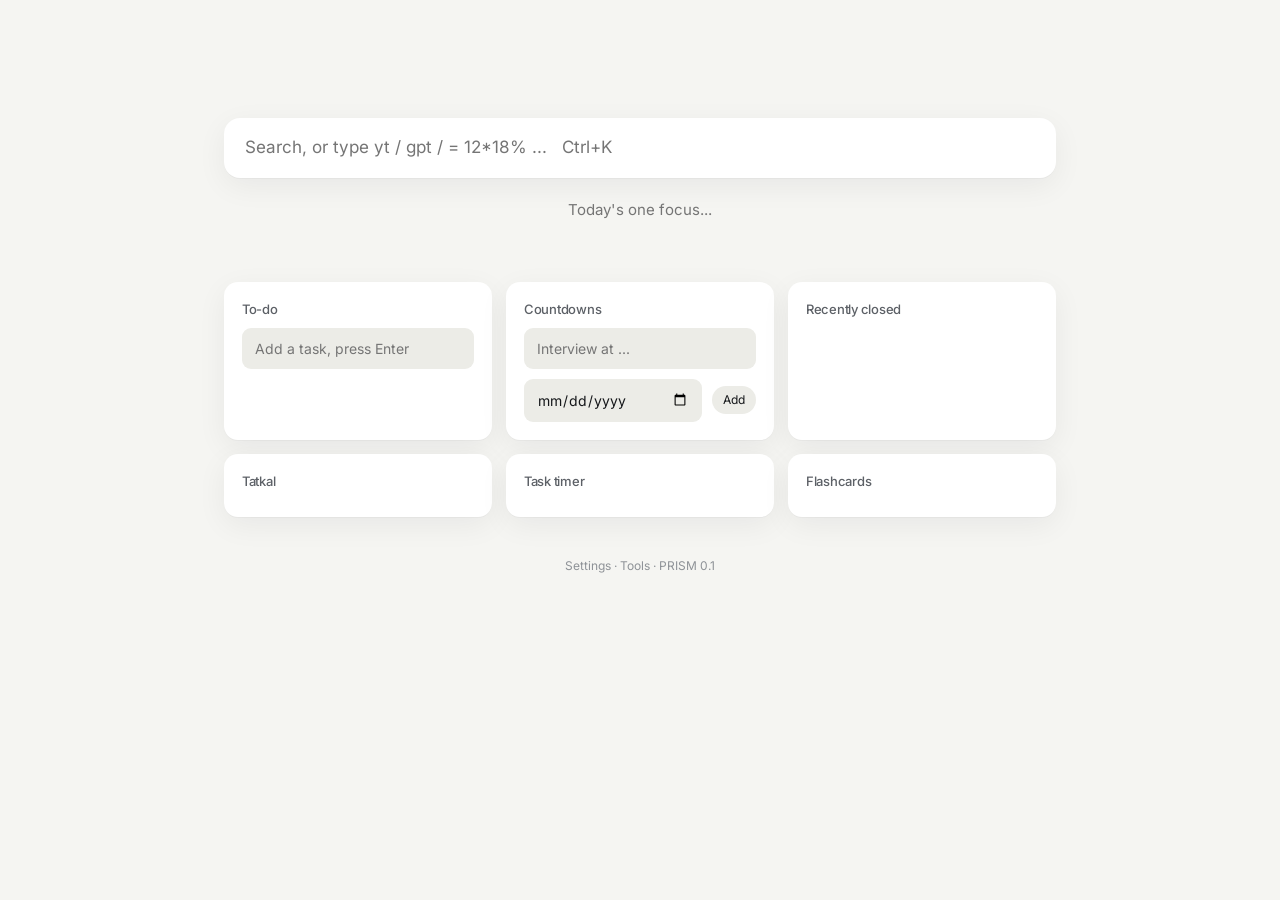
==== pages/newtab/newtab.html @ 055c8797 "PRISM v0.1: 160 local-first browser tools in one Chrome extension" ====
<!doctype html>
<html lang="en" data-theme="auto">
<head><meta charset="utf-8"><title>New tab</title><meta name="viewport" content="width=device-width,initial-scale=1">
<link rel="stylesheet" href="../../shared/ui.css"><link rel="stylesheet" href="newtab.css"></head>
<body>
  <main class="nt">
    <header class="top fade-in">
      <div data-feature="clock" class="clock"><div class="time" id="time"></div><div class="greet muted" id="greet"></div></div>
      <div data-feature="weather" class="weather muted" id="weather"></div>
    </header>
    <section class="search fade-in" data-feature="onebox">
      <input id="q" type="search" autocomplete="off" spellcheck="false" placeholder="Search, or type yt / gpt / = 12*18% ...   Ctrl+K">
      <ul id="results" class="results"></ul>
    </section>
    <input data-feature="clock" id="focus" class="focus" placeholder="Today's one focus..." maxlength="120">
    <section class="links fade-in" data-feature="quicklinks" id="links"></section>
    <section class="grid">
      <div class="card w" data-feature="todo"><h3>To-do</h3><ul id="todo" class="list todo"></ul><input id="todoIn" placeholder="Add a task, press Enter"></div>
      <div class="card w" data-feature="countdowns"><h3>Countdowns</h3><ul id="cd" class="list"></ul><div class="row wrap"><input id="cdName" placeholder="Interview at ..." style="flex:1 1 100%"><input id="cdDate" type="date" style="flex:1;min-width:0"><button class="btn small" id="cdAdd">Add</button></div></div>
      <div class="card w" data-feature="recentclosed"><h3>Recently closed</h3><ul id="closed" class="list"></ul></div>
      <div class="card w" data-feature="tatkal"><h3>Tatkal</h3><div id="tatkal" class="tatkal"></div></div>
      <div class="card w" data-feature="tasktimer"><h3>Task timer</h3><div id="timer"></div></div>
      <div class="card w" data-feature="flashcards"><h3>Flashcards</h3><div id="flash"></div></div>
    </section>
    <footer class="foot faint small"><a href="../options/options.html">Settings</a> · <a href="../tools/tools.html">Tools</a> · PRISM 0.1</footer>
  </main>
  <script src="../../shared/registry.js"></script><script src="../../shared/store.js"></script><script src="../../shared/ui.js"></script>
  <script src="../popup/actions.js"></script><script src="../popup/palette.js"></script><script src="newtab.js"></script>
</body></html>
---- shared/ui.css ----
/* PRISM design tokens. Flat, quiet, one accent. Light + dark. */
@font-face { font-family: 'Inter'; src: url('../assets/fonts/inter-latin-400-normal.woff2') format('woff2'); font-weight: 400; font-display: swap; }
@font-face { font-family: 'Inter'; src: url('../assets/fonts/inter-latin-500-normal.woff2') format('woff2'); font-weight: 500; font-display: swap; }
@font-face { font-family: 'Inter'; src: url('../assets/fonts/inter-latin-600-normal.woff2') format('woff2'); font-weight: 600; font-display: swap; }
:root {
  --bg: #F5F5F2; --surface: #FFFFFF; --sunk: #ECECE7; --line: #E1E1DB; --ink: #15171A; --ink2: #5C6066; --ink3: #8E9297;
  --accent: #4F5BD5; --accent-ink: #FFFFFF; --accent-soft: #E6E8FA; --warn: #B4531F; --ok: #2F7D5B;
  --r: 14px; --r-sm: 9px; --spring: cubic-bezier(.2, .9, .25, 1.15); --ease: cubic-bezier(.2, .8, .2, 1);
  --shadow: 0 1px 0 rgba(0,0,0,.03), 0 8px 30px rgba(20,20,30,.06);
  --font: 'Inter', system-ui, -apple-system, 'Segoe UI', Roboto, sans-serif;
  color-scheme: light;
}
:root[data-theme='dark'] {
  --bg: #0F1012; --surface: #17181B; --sunk: #1E2024; --line: #2A2C31; --ink: #ECEDEE; --ink2: #A2A6AD; --ink3: #6E727A;
  --accent: #8C95F2; --accent-ink: #0F1012; --accent-soft: #23264A; --warn: #E0915F; --ok: #6FC49B;
  --shadow: 0 1px 0 rgba(255,255,255,.02), 0 8px 30px rgba(0,0,0,.4); color-scheme: dark;
}
@media (prefers-color-scheme: dark) { :root[data-theme='auto'] {
  --bg: #0F1012; --surface: #17181B; --sunk: #1E2024; --line: #2A2C31; --ink: #ECEDEE; --ink2: #A2A6AD; --ink3: #6E727A;
  --accent: #8C95F2; --accent-ink: #0F1012; --accent-soft: #23264A; --warn: #E0915F; --ok: #6FC49B;
  --shadow: 0 1px 0 rgba(255,255,255,.02), 0 8px 30px rgba(0,0,0,.4); color-scheme: dark; } }
* { box-sizing: border-box; }
html, body { margin: 0; background: var(--bg); color: var(--ink); font: 14px/1.5 var(--font); -webkit-font-smoothing: antialiased; }
a { color: var(--accent); text-decoration: none; }
h1, h2, h3 { font-weight: 600; letter-spacing: -.02em; margin: 0; }
h1 { font-size: 28px; } h2 { font-size: 18px; } h3 { font-size: 14px; }
.muted { color: var(--ink2); } .faint { color: var(--ink3); } .small { font-size: 12px; }
input, textarea, select, button { font: inherit; color: inherit; }
input:not([type]), input[type=text], input[type=search], input[type=number], input[type=url], input[type=date], input[type=time], input[type=email], textarea, select {
  width: 100%; background: var(--sunk); border: 1px solid transparent; border-radius: var(--r-sm); padding: 9px 12px; outline: none;
  transition: border-color .2s var(--ease), background .2s var(--ease);
}
input:focus, textarea:focus, select:focus { border-color: var(--accent); background: var(--surface); }
textarea { resize: vertical; min-height: 80px; }
.btn { display: inline-flex; align-items: center; gap: 6px; border: 0; border-radius: 999px; padding: 8px 16px; background: var(--sunk); cursor: pointer;
  transition: transform .25s var(--spring), background .2s var(--ease); white-space: nowrap; }
.btn:hover { background: var(--line); } .btn:active { transform: scale(.96); }
.btn.primary { background: var(--accent); color: var(--accent-ink); } .btn.primary:hover { filter: brightness(1.06); }
.btn.ghost { background: transparent; } .btn.small { padding: 5px 11px; font-size: 12px; }
.btn.danger { color: var(--warn); }
.card { background: var(--surface); border-radius: var(--r); padding: 18px; box-shadow: var(--shadow); }
.row { display: flex; gap: 10px; align-items: center; } .row.wrap { flex-wrap: wrap; } .grow { flex: 1; min-width: 0; }
.stack > * + * { margin-top: 10px; }
.list { list-style: none; margin: 0; padding: 0; }
.list > li { display: flex; gap: 10px; align-items: center; padding: 9px 4px; border-bottom: 1px solid var(--line); }
.list > li:last-child { border-bottom: 0; }
.pill { display: inline-block; padding: 2px 9px; border-radius: 999px; background: var(--accent-soft); color: var(--accent); font-size: 11px; font-weight: 500; }
.switch { position: relative; width: 38px; height: 22px; flex: none; }
.switch input { opacity: 0; position: absolute; inset: 0; margin: 0; cursor: pointer; z-index: 1; }
.switch span { position: absolute; inset: 0; background: var(--line); border-radius: 99px; transition: background .25s var(--ease); }
.switch span::after { content: ''; position: absolute; left: 3px; top: 3px; width: 16px; height: 16px; border-radius: 50%; background: var(--surface); box-shadow: 0 1px 3px rgba(0,0,0,.2); transition: transform .35s var(--spring); }
.switch input:checked + span { background: var(--accent); } .switch input:checked + span::after { transform: translateX(16px); }
.fade-in { animation: fadeIn .45s var(--ease) both; }
@keyframes fadeIn { from { opacity: 0; transform: translateY(6px); } to { opacity: 1; transform: none; } }
.toast { position: fixed; left: 50%; bottom: 24px; transform: translateX(-50%) translateY(20px); background: var(--ink); color: var(--bg); padding: 10px 18px; border-radius: 999px; opacity: 0; pointer-events: none; transition: all .4s var(--spring); z-index: 99; font-size: 13px; }
.toast.show { opacity: 1; transform: translateX(-50%); }
.logo { width: 22px; height: 22px; }
kbd { font: 11px var(--font); background: var(--sunk); border: 1px solid var(--line); border-bottom-width: 2px; border-radius: 5px; padding: 1px 5px; color: var(--ink2); }
::selection { background: var(--accent-soft); }
@media (prefers-reduced-motion: reduce) { *, *::before, *::after { animation-duration: .01ms !important; transition-duration: .01ms !important; } }
---- pages/newtab/newtab.css ----
body { min-height: 100vh; }
.nt { max-width: 880px; margin: 0 auto; padding: 8vh 24px 40px; }
.top { display: flex; justify-content: space-between; align-items: flex-end; }
.time { font-size: 72px; font-weight: 500; letter-spacing: -.05em; line-height: 1; font-variant-numeric: tabular-nums; }
.greet { font-size: 16px; margin-top: 8px; }
.weather { text-align: right; font-size: 13px; } .weather b { display: block; font-size: 26px; color: var(--ink); font-weight: 500; letter-spacing: -.03em; }
.search { position: relative; margin: 38px 0 12px; }
.search input { font-size: 17px; padding: 16px 20px; border-radius: 16px; background: var(--surface); box-shadow: var(--shadow); }
.results { list-style: none; margin: 8px 0 0; padding: 6px; background: var(--surface); border-radius: 16px; box-shadow: var(--shadow); position: absolute; left: 0; right: 0; z-index: 5; max-height: 60vh; overflow: auto; }
.results:empty { display: none; }
.results li { display: flex; gap: 12px; align-items: center; padding: 9px 12px; border-radius: 10px; cursor: pointer; transition: background .15s; }
.results li.sel { background: var(--accent-soft); }
.results img { width: 16px; height: 16px; flex: none; } .results .k { font-size: 11px; color: var(--ink3); margin-left: auto; flex: none; text-transform: uppercase; letter-spacing: .04em; }
.results .tt { white-space: nowrap; overflow: hidden; text-overflow: ellipsis; } .results .u { color: var(--ink3); font-size: 12px; white-space: nowrap; overflow: hidden; text-overflow: ellipsis; }
.focus { background: transparent !important; border: 0 !important; text-align: center; font-size: 15px; color: var(--ink2); margin-bottom: 26px; }
.links { display: grid; grid-template-columns: repeat(auto-fill, minmax(92px, 1fr)); gap: 8px; margin-bottom: 26px; }
.links a, .links button.add { display: flex; flex-direction: column; align-items: center; gap: 8px; padding: 14px 6px; border-radius: 14px; color: var(--ink2); font-size: 12px; transition: background .2s, transform .35s var(--spring); background: transparent; border: 0; cursor: pointer; position: relative; }
.links a:hover, .links button.add:hover { background: var(--surface); transform: translateY(-2px); }
.links .ic { width: 40px; height: 40px; border-radius: 12px; background: var(--surface); display: grid; place-items: center; box-shadow: var(--shadow); font-size: 18px; overflow: hidden; }
.links .ic img { width: 22px; height: 22px; } .links .t { max-width: 84px; overflow: hidden; text-overflow: ellipsis; white-space: nowrap; }
.links .del { position: absolute; top: 2px; right: 6px; opacity: 0; font-size: 14px; color: var(--ink3); } .links a:hover .del { opacity: 1; }
.grid { display: grid; grid-template-columns: repeat(auto-fill, minmax(260px, 1fr)); gap: 14px; }
.grid .card h3 { margin-bottom: 8px; font-size: 13px; color: var(--ink2); font-weight: 500; }
.grid .card:empty, [hidden] { display: none !important; }
.todo li { cursor: pointer; } .todo li.done span { text-decoration: line-through; color: var(--ink3); }
.list .x { margin-left: auto; color: var(--ink3); cursor: pointer; border: 0; background: none; }
.big { font-size: 28px; font-weight: 500; letter-spacing: -.03em; font-variant-numeric: tabular-nums; }
.tatkal .row { justify-content: space-between; }
.foot { text-align: center; margin-top: 40px; } .foot a { color: var(--ink3); }
.flash-q { font-size: 15px; margin: 6px 0 12px; }
@media (max-width: 600px) { .time { font-size: 54px; } }
.row input[type=date] { width: 150px; flex: none; }
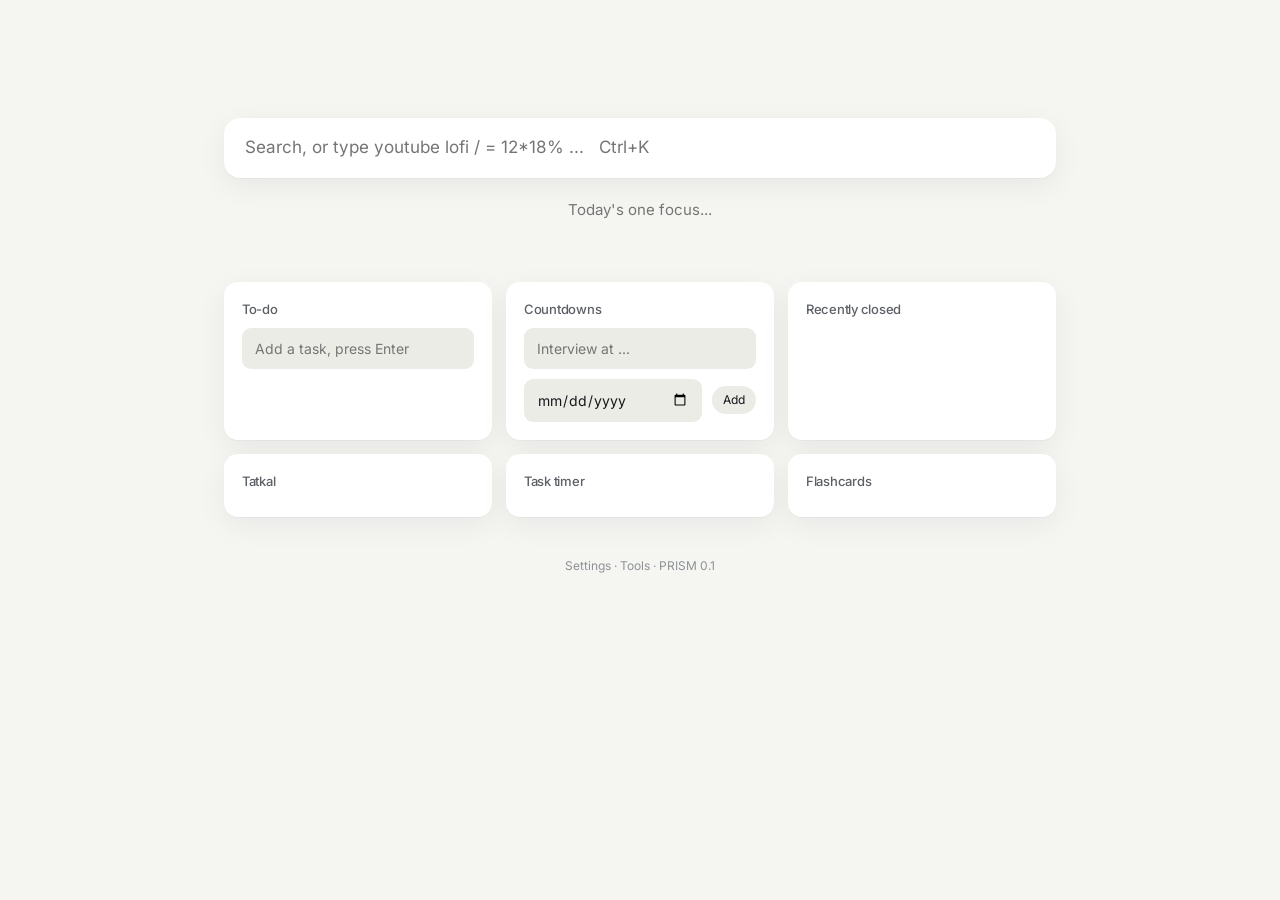
==== commit ec303976: "v0.1.1: full-name search words, your apps rank first, weather asks for location, live Tatkal countdo" ====
--- a/pages/newtab/newtab.html
+++ b/pages/newtab/newtab.html
@@ -9,7 +9,7 @@
       <div data-feature="weather" class="weather muted" id="weather"></div>
     </header>
     <section class="search fade-in" data-feature="onebox">
-      <input id="q" type="search" autocomplete="off" spellcheck="false" placeholder="Search, or type yt / gpt / = 12*18% ...   Ctrl+K">
+      <input id="q" type="search" autocomplete="off" spellcheck="false" placeholder="Search, or type youtube lofi / = 12*18% ...   Ctrl+K">
       <ul id="results" class="results"></ul>
     </section>
     <input data-feature="clock" id="focus" class="focus" placeholder="Today's one focus..." maxlength="120">
--- a/pages/newtab/newtab.css
+++ b/pages/newtab/newtab.css
@@ -30,3 +30,60 @@
 .flash-q { font-size: 15px; margin: 6px 0 12px; }
 @media (max-width: 600px) { .time { font-size: 54px; } }
 .row input[type=date] { width: 150px; flex: none; }
+.search { position: relative; z-index: 20; }
+/* weather: ask for location */
+.wask { display: flex; flex-direction: column; gap: 6px; align-items: flex-end; min-width: 220px; }
+.wask .row { gap: 6px; } .wask input { padding: 7px 10px; font-size: 13px; width: 150px; } .wchange { color: var(--ink3); }
+
+/* Tatkal live card */
+.tk-card { position: relative; overflow: hidden; isolation: isolate; grid-column: span 2; min-height: 210px; }
+@media (max-width: 600px) { .tk-card { grid-column: auto; } }
+.tk-card h3 { position: relative; z-index: 1; }
+.tatkal { position: relative; }
+.tk-blobs { position: absolute; inset: -60px -40px; z-index: -1; filter: blur(34px); opacity: .55; pointer-events: none; transition: opacity .8s var(--ease); }
+.tk-blobs i { position: absolute; width: 190px; height: 190px; border-radius: 50%; background: var(--accent); animation: tkBlob 14s ease-in-out infinite alternate; }
+.tk-blobs i:nth-child(1) { left: 5%; top: 15%; }
+.tk-blobs i:nth-child(2) { right: 8%; top: 5%; background: #E86FA8; animation-duration: 17s; animation-delay: -5s; }
+.tk-blobs i:nth-child(3) { left: 40%; bottom: -10%; background: #F2A65A; animation-duration: 19s; animation-delay: -9s; width: 160px; height: 160px; }
+[data-theme=dark] .tk-blobs { opacity: .35; }
+@media (prefers-color-scheme: dark) { [data-theme=auto] .tk-blobs { opacity: .35; } }
+.tk-card[data-tk=soon] .tk-blobs i { animation-duration: 7s; }
+.tk-card[data-tk=now] .tk-blobs, .tk-card[data-tk=open] .tk-blobs { opacity: .8; }
+.tk-card[data-tk=now] .tk-blobs i, .tk-card[data-tk=open] .tk-blobs i { animation-duration: 3s; }
+@keyframes tkBlob {
+  0% { transform: translate(0, 0) scale(1); border-radius: 50%; }
+  33% { transform: translate(60px, -20px) scale(1.15); border-radius: 42% 58% 55% 45%; }
+  66% { transform: translate(-30px, 30px) scale(.9); border-radius: 58% 42% 40% 60%; }
+  100% { transform: translate(40px, 10px) scale(1.08); border-radius: 50%; }
+}
+.tk-seg { position: relative; display: inline-flex; padding: 4px; border-radius: 999px; background: color-mix(in srgb, var(--surface) 70%, transparent); box-shadow: inset 0 0 0 1px var(--line, rgba(0,0,0,.06)); }
+.tk-bubble { position: absolute; top: 4px; bottom: 4px; left: 4px; border-radius: 999px; background: var(--ink); transition: transform .55s var(--spring), width .55s var(--spring); }
+.tk-bubble.jelly { animation: tkJelly .6s var(--ease); }
+@keyframes tkJelly { 0% { scale: 1 1; } 30% { scale: 1.18 .82; } 55% { scale: .92 1.08; } 75% { scale: 1.04 .96; } 100% { scale: 1 1; } }
+.tk-pill { position: relative; z-index: 1; border: 0; background: none; cursor: pointer; padding: 6px 14px; border-radius: 999px; color: var(--ink2); display: flex; gap: 6px; align-items: baseline; font: inherit; transition: color .3s var(--ease); }
+.tk-pill b { font-weight: 600; font-size: 13px; } .tk-pill small { font-size: 11px; opacity: .7; font-variant-numeric: tabular-nums; }
+.tk-pill.on { color: var(--surface); }
+.tk-digits { display: flex; align-items: center; margin: 18px 0 2px; font-size: 64px; font-weight: 600; letter-spacing: -.04em; line-height: 1; font-variant-numeric: tabular-nums; color: var(--ink); }
+.tk-slot { position: relative; display: inline-block; width: .62em; height: 1.08em; overflow: hidden; }
+.tk-d { position: absolute; inset: 0; display: grid; place-items: center; }
+.tk-d.in { animation: tkIn .52s var(--spring) both; }
+.tk-d.out { animation: tkOut .42s var(--ease) both; }
+@keyframes tkIn { from { transform: translateY(70%) scale(.7); filter: blur(6px); opacity: 0; } to { transform: none; filter: none; opacity: 1; } }
+@keyframes tkOut { to { transform: translateY(-70%) scale(.7); filter: blur(6px); opacity: 0; } }
+.tk-colon { width: .32em; text-align: center; opacity: .35; transform: translateY(-.05em); animation: tkBlink 1s steps(1) infinite; }
+@keyframes tkBlink { 50% { opacity: .12; } }
+.tk-units { display: grid; grid-template-columns: repeat(3, calc(1.24em + .32em)); font-size: 64px; height: 0; }
+.tk-units span { font-size: 11px; color: var(--ink3); text-transform: uppercase; letter-spacing: .08em; transform: translateY(-2px); display: block; height: 16px; }
+.tk-bar { margin-top: 22px; height: 4px; border-radius: 4px; background: color-mix(in srgb, var(--ink) 8%, transparent); overflow: hidden; }
+.tk-bar span { display: block; height: 100%; transform-origin: left; background: linear-gradient(90deg, var(--accent), #E86FA8, #F2A65A); transition: transform 1s linear; border-radius: 4px; }
+.tk-foot { display: flex; justify-content: space-between; align-items: center; gap: 10px; margin-top: 10px; min-height: 32px; }
+.tk-note { font-size: 13px; color: var(--ink2); }
+.tk-book { animation: tkPop .6s var(--spring) both; }
+.tk-card[data-tk=now] .tk-digits, .tk-card[data-tk=open] .tk-digits { animation: tkPulse 1s var(--ease) infinite; }
+.tk-card[data-tk=open] .tk-note { color: var(--ok); font-weight: 600; }
+@keyframes tkPulse { 50% { transform: scale(1.03); } }
+@keyframes tkPop { from { transform: scale(.6); opacity: 0; } to { transform: none; opacity: 1; } }
+.tk-card.tk-morph .tk-digits { animation: tkMorph .6s var(--spring); }
+@keyframes tkMorph { 0% { transform: scale(.94); filter: blur(4px); opacity: .4; } 100% { transform: none; filter: none; opacity: 1; } }
+@media (max-width: 600px) { .tk-digits { font-size: 48px; } .tk-units { font-size: 48px; } }
+@media (prefers-reduced-motion: reduce) { .tk-blobs i, .tk-colon, .tk-bubble.jelly, .tk-card .tk-digits { animation: none !important; } }
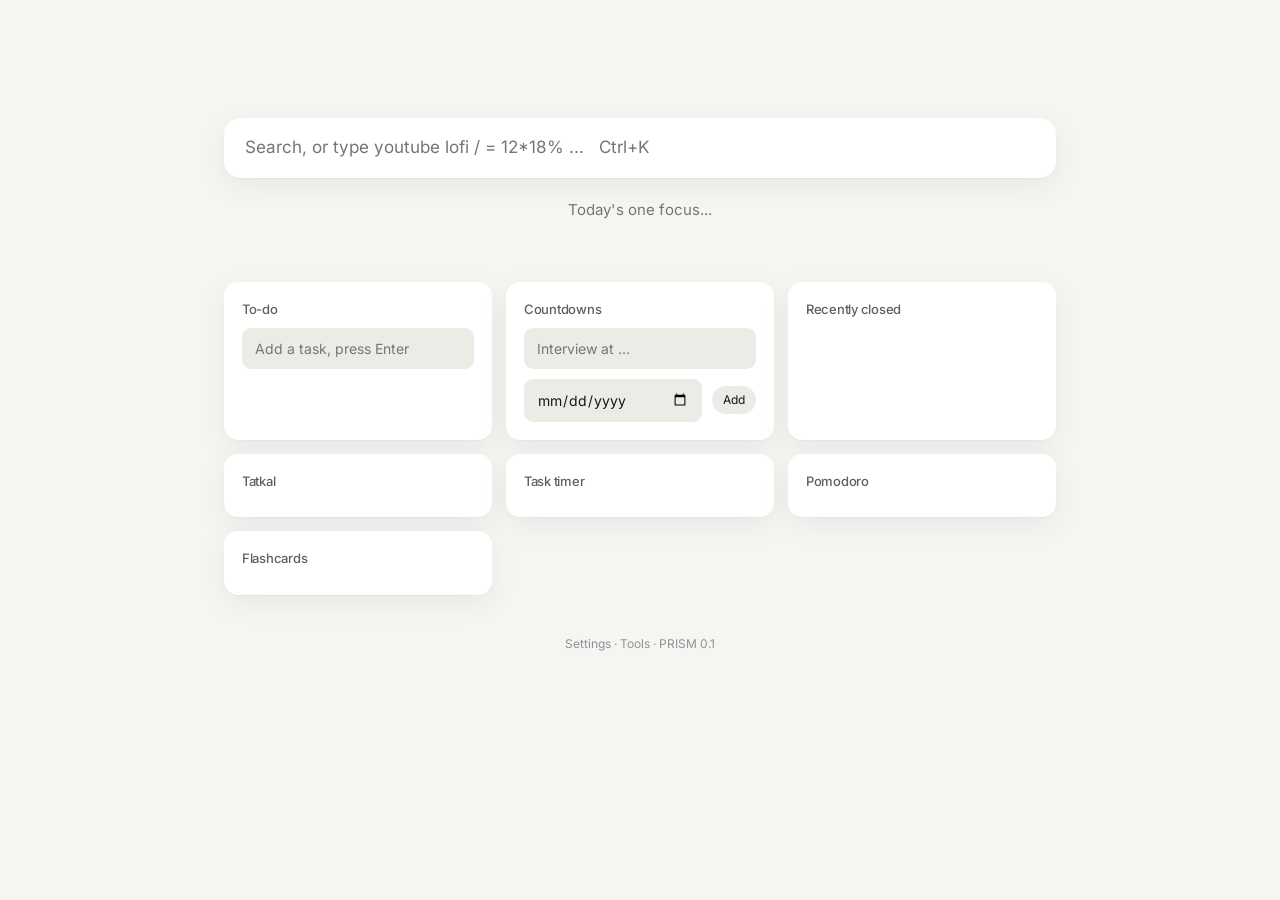
==== commit 7bb4ef9c: "Live seconds on task timer and Pomodoro (new tab card + popup), exact Pomodoro end alarm, Tatkal sho" ====
--- a/pages/newtab/newtab.html
+++ b/pages/newtab/newtab.html
@@ -20,6 +20,7 @@
       <div class="card w" data-feature="recentclosed"><h3>Recently closed</h3><ul id="closed" class="list"></ul></div>
       <div class="card w" data-feature="tatkal"><h3>Tatkal</h3><div id="tatkal" class="tatkal"></div></div>
       <div class="card w" data-feature="tasktimer"><h3>Task timer</h3><div id="timer"></div></div>
+      <div class="card w" data-feature="pomodoro"><h3>Pomodoro</h3><div id="pomo"></div></div>
       <div class="card w" data-feature="flashcards"><h3>Flashcards</h3><div id="flash"></div></div>
     </section>
     <footer class="foot faint small"><a href="../options/options.html">Settings</a> · <a href="../tools/tools.html">Tools</a> · PRISM 0.1</footer>
--- a/shared/ui.css
+++ b/shared/ui.css
@@ -58,3 +58,17 @@
 kbd { font: 11px var(--font); background: var(--sunk); border: 1px solid var(--line); border-bottom-width: 2px; border-radius: 5px; padding: 1px 5px; color: var(--ink2); }
 ::selection { background: var(--accent-soft); }
 @media (prefers-reduced-motion: reduce) { *, *::before, *::after { animation-duration: .01ms !important; transition-duration: .01ms !important; } }
+
+/* rolling clock digits */
+.roll { display: flex; align-items: center; font-weight: 600; letter-spacing: -.04em; line-height: 1; font-variant-numeric: tabular-nums; color: var(--ink); }
+.roll-slot { position: relative; display: inline-block; width: .62em; height: 1.08em; overflow: hidden; }
+.roll-d { position: absolute; inset: 0; display: grid; place-items: center; }
+.roll-d.in { animation: rollIn .52s var(--spring) both; } .roll-d.out { animation: rollOut .42s var(--ease) both; }
+@keyframes rollIn { from { transform: translateY(70%) scale(.7); filter: blur(6px); opacity: 0; } to { transform: none; filter: none; opacity: 1; } }
+@keyframes rollOut { to { transform: translateY(-70%) scale(.7); filter: blur(6px); opacity: 0; } }
+.roll-colon { width: .32em; text-align: center; opacity: .35; transform: translateY(-.05em); }
+.roll.live .roll-colon { animation: rollBlink 1s steps(1) infinite; }
+@keyframes rollBlink { 50% { opacity: .12; } }
+.live-dot { display: inline-block; width: 8px; height: 8px; border-radius: 50%; background: var(--ok); margin-right: 6px; animation: liveDot 1.4s var(--ease) infinite; vertical-align: middle; }
+@keyframes liveDot { 0% { box-shadow: 0 0 0 0 color-mix(in srgb, var(--ok) 60%, transparent); } 100% { box-shadow: 0 0 0 9px transparent; } }
+@media (prefers-reduced-motion: reduce) { .roll-colon, .live-dot { animation: none !important; } }
--- a/pages/newtab/newtab.css
+++ b/pages/newtab/newtab.css
@@ -87,3 +87,19 @@
 @keyframes tkMorph { 0% { transform: scale(.94); filter: blur(4px); opacity: .4; } 100% { transform: none; filter: none; opacity: 1; } }
 @media (max-width: 600px) { .tk-digits { font-size: 48px; } .tk-units { font-size: 48px; } }
 @media (prefers-reduced-motion: reduce) { .tk-blobs i, .tk-colon, .tk-bubble.jelly, .tk-card .tk-digits { animation: none !important; } }
+
+/* live timer cards (task timer, pomodoro) */
+.live-card { position: relative; overflow: hidden; isolation: isolate; transition: box-shadow .4s var(--ease); }
+.live-card::before { content: ''; position: absolute; width: 220px; height: 220px; right: -70px; top: -90px; border-radius: 50%; background: var(--accent); filter: blur(50px); opacity: 0; z-index: -1; transition: opacity .8s var(--ease); animation: tkBlob 12s ease-in-out infinite alternate; }
+.live-card.on::before { opacity: .35; }
+.live-card[data-phase=rest]::before { background: var(--ok); }
+.lc-digits { font-size: 44px; margin-top: 6px; }
+.lc-name { font-size: 13px; color: var(--ink2); display: flex; align-items: center; white-space: nowrap; min-height: 18px; }
+.lc-units { display: grid; grid-template-columns: repeat(3, calc(1.24em + .32em)); font-size: 44px; height: 14px; }
+.lc-units span { font-size: 10px; color: var(--ink3); text-transform: uppercase; letter-spacing: .08em; display: block; }
+.pm-top { display: flex; gap: 16px; align-items: center; }
+.pm-ring { width: 76px; height: 76px; flex: none; }
+.pm-ring svg { width: 100%; height: 100%; transform: rotate(-90deg); }
+.pm-track { fill: none; stroke: color-mix(in srgb, var(--ink) 8%, transparent); stroke-width: 6; }
+.pm-prog { fill: none; stroke: var(--accent); stroke-width: 6; stroke-linecap: round; transition: stroke-dashoffset 1s linear, stroke .4s; }
+.live-card[data-phase=rest] .pm-prog { stroke: var(--ok); }
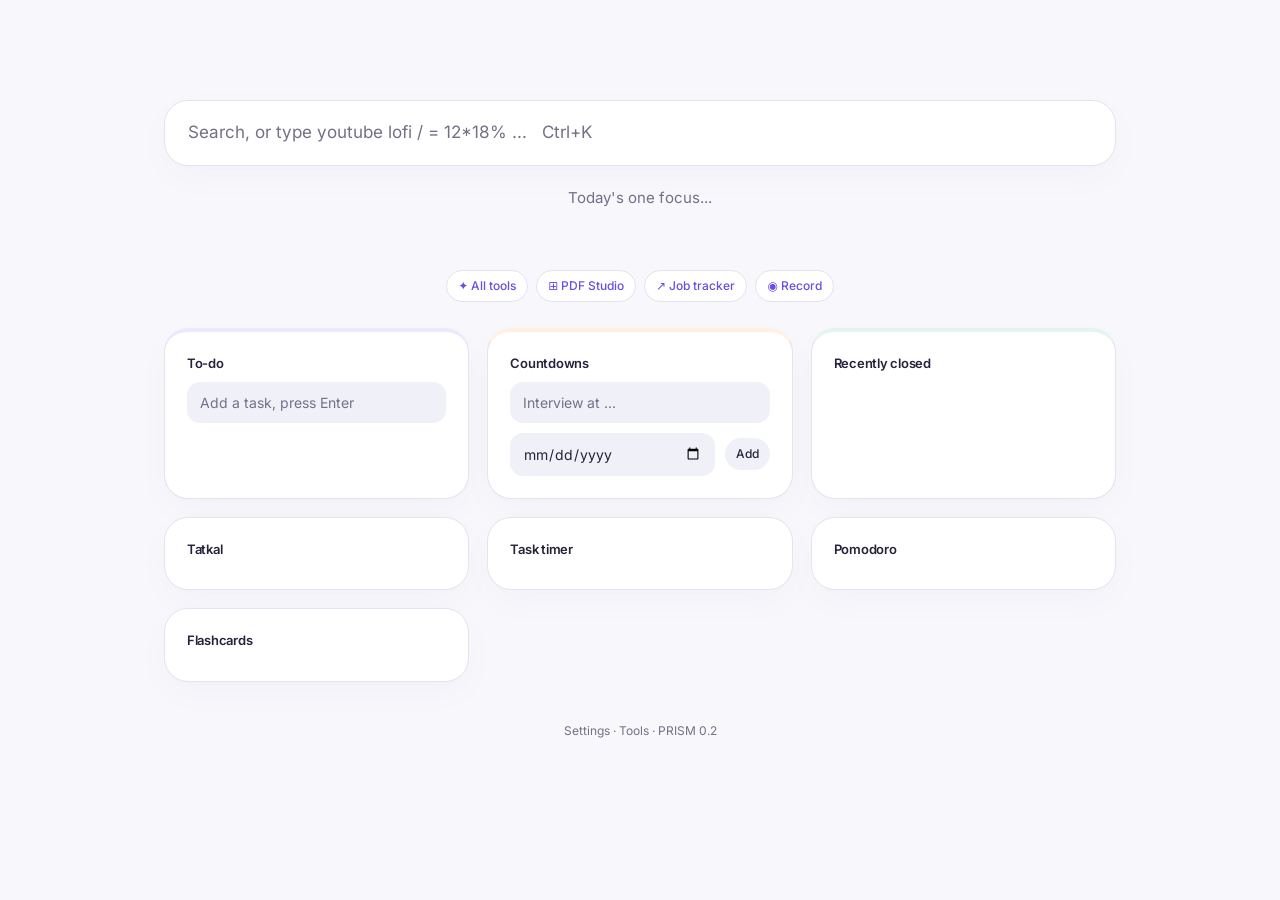
==== commit 02e094bc: "Build colorful toolkit home and expand local PDF Studio" ====
--- a/pages/newtab/newtab.html
+++ b/pages/newtab/newtab.html
@@ -14,6 +14,7 @@
     </section>
     <input data-feature="clock" id="focus" class="focus" placeholder="Today's one focus..." maxlength="120">
     <section class="links fade-in" data-feature="quicklinks" id="links"></section>
+    <nav class="nt-launcher" aria-label="Quick tools"><a class="btn small" href="../tools/tools.html#home">✦ All tools</a><a class="btn small" href="../tools/tools.html#pdf">⊞ PDF Studio</a><a class="btn small" href="../tools/tools.html#jobs">↗ Job tracker</a><a class="btn small" href="../tools/tools.html#recorder">◉ Record</a></nav>
     <section class="grid">
       <div class="card w" data-feature="todo"><h3>To-do</h3><ul id="todo" class="list todo"></ul><input id="todoIn" placeholder="Add a task, press Enter"></div>
       <div class="card w" data-feature="countdowns"><h3>Countdowns</h3><ul id="cd" class="list"></ul><div class="row wrap"><input id="cdName" placeholder="Interview at ..." style="flex:1 1 100%"><input id="cdDate" type="date" style="flex:1;min-width:0"><button class="btn small" id="cdAdd">Add</button></div></div>
@@ -23,8 +24,9 @@
       <div class="card w" data-feature="pomodoro"><h3>Pomodoro</h3><div id="pomo"></div></div>
       <div class="card w" data-feature="flashcards"><h3>Flashcards</h3><div id="flash"></div></div>
     </section>
-    <footer class="foot faint small"><a href="../options/options.html">Settings</a> · <a href="../tools/tools.html">Tools</a> · PRISM 0.1</footer>
+    <footer class="foot faint small"><a href="../options/options.html">Settings</a> · <a href="../tools/tools.html">Tools</a> · PRISM 0.2</footer>
   </main>
   <script src="../../shared/registry.js"></script><script src="../../shared/store.js"></script><script src="../../shared/ui.js"></script>
   <script src="../popup/actions.js"></script><script src="../popup/palette.js"></script><script src="newtab.js"></script>
 </body></html>
+
--- a/shared/ui.css
+++ b/shared/ui.css
@@ -72,3 +72,40 @@
 .live-dot { display: inline-block; width: 8px; height: 8px; border-radius: 50%; background: var(--ok); margin-right: 6px; animation: liveDot 1.4s var(--ease) infinite; vertical-align: middle; }
 @keyframes liveDot { 0% { box-shadow: 0 0 0 0 color-mix(in srgb, var(--ok) 60%, transparent); } 100% { box-shadow: 0 0 0 9px transparent; } }
 @media (prefers-reduced-motion: reduce) { .roll-colon, .live-dot { animation: none !important; } }
+
+
+/* PRISM studio palette: soft color, tactile controls, readable contrast. */
+:root {
+  --bg: #f7f7fc; --surface: #fff; --sunk: #f0f0f8; --line: #e4e3ef;
+  --ink: #25223b; --ink2: #686479; --ink3: #756f87;
+  --accent: #6b4de6; --accent-soft: #eee9ff; --accent-ink: #fff;
+  --r: 24px; --r-sm: 13px;
+  --shadow: 0 3px 5px #33255b02, 0 12px 38px #33255b06;
+  --lilac: #eee8ff; --peach: #fff0e2; --mint: #e3f5ed; --rose: #fce8f0; --blue: #e6f1ff;
+}
+:root[data-theme='dark'] {
+  --bg: #151421; --surface: #201e30; --sunk: #29263b; --line: #38344c;
+  --ink: #f4efff; --ink2: #b9b1cd; --ink3: #a49ab9;
+  --accent: #b9a5ff; --accent-soft: #35294f; --accent-ink: #201632;
+  --lilac: #352b50; --peach: #433329; --mint: #223e37; --rose: #442b3e; --blue: #26364f;
+  --shadow: 0 12px 38px #0002;
+}
+@media(prefers-color-scheme:dark) { :root[data-theme='auto'] {
+  --bg: #151421; --surface: #201e30; --sunk: #29263b; --line: #38344c;
+  --ink: #f4efff; --ink2: #b9b1cd; --ink3: #a49ab9;
+  --accent: #b9a5ff; --accent-soft: #35294f; --accent-ink: #201632;
+  --lilac: #352b50; --peach: #433329; --mint: #223e37; --rose: #442b3e; --blue: #26364f;
+  --shadow: 0 12px 38px #0002;
+} }
+h1 { letter-spacing: -.045em; }
+.btn { min-height: 38px; font-weight: 500; }
+.btn.small { min-height: 32px; }
+.btn.primary { box-shadow: 0 4px 12px color-mix(in srgb, var(--accent) 18%, transparent); }
+.btn:disabled, button:disabled { opacity: .5; cursor: not-allowed; transform: none; }
+.card { border: 1px solid var(--line); padding: 22px; }
+:focus-visible { outline: 3px solid var(--accent); outline-offset: 3px; }
+.switch:has(input:focus-visible) { outline: 3px solid var(--accent); outline-offset: 3px; border-radius: 99px; }
+[hidden] { display: none !important; }
+input[type=checkbox] { accent-color: var(--accent); }
+input::placeholder, textarea::placeholder { color: var(--ink3); opacity: 1; }
+.toast { max-width: min(90vw, 620px); border-radius: 16px; }
--- a/pages/newtab/newtab.css
+++ b/pages/newtab/newtab.css
@@ -103,3 +103,16 @@
 .pm-track { fill: none; stroke: color-mix(in srgb, var(--ink) 8%, transparent); stroke-width: 6; }
 .pm-prog { fill: none; stroke: var(--accent); stroke-width: 6; stroke-linecap: round; transition: stroke-dashoffset 1s linear, stroke .4s; }
 .live-card[data-phase=rest] .pm-prog { stroke: var(--ok); }
+
+
+/* A soft, colorful start page using the shared studio tokens. */
+.nt { max-width:1000px; padding-top:6vh; }
+.top { padding:0 8px; }.time { color:var(--accent); }
+.search input { border:1px solid var(--line); padding:19px 23px; border-radius:24px; }
+.links .ic { border-radius:16px; background:var(--lilac); width:46px; height:46px; }
+.links a:nth-child(3n+2) .ic { background:var(--peach); }.links a:nth-child(3n+3) .ic { background:var(--mint); }
+.grid { gap:18px; }.grid .card { border-radius:24px; }.grid .card h3 { color:var(--ink); font-weight:600; }
+.grid .card[data-feature=todo] { border-top:4px solid var(--lilac); }.grid .card[data-feature=countdowns] { border-top:4px solid var(--peach); }.grid .card[data-feature=recentclosed] { border-top:4px solid var(--mint); }
+.nt-launcher { display:flex; justify-content:center; gap:8px; margin:0 0 26px; flex-wrap:wrap; }.nt-launcher a { background:var(--surface); border:1px solid var(--line); }
+.links a:focus-within .del { opacity:1; }
+@media(max-width:480px) { .top { align-items:flex-start; gap:20px; flex-wrap:wrap; }.weather { text-align:left; }.wask { align-items:flex-start; }.nt { padding:28px 16px; } }
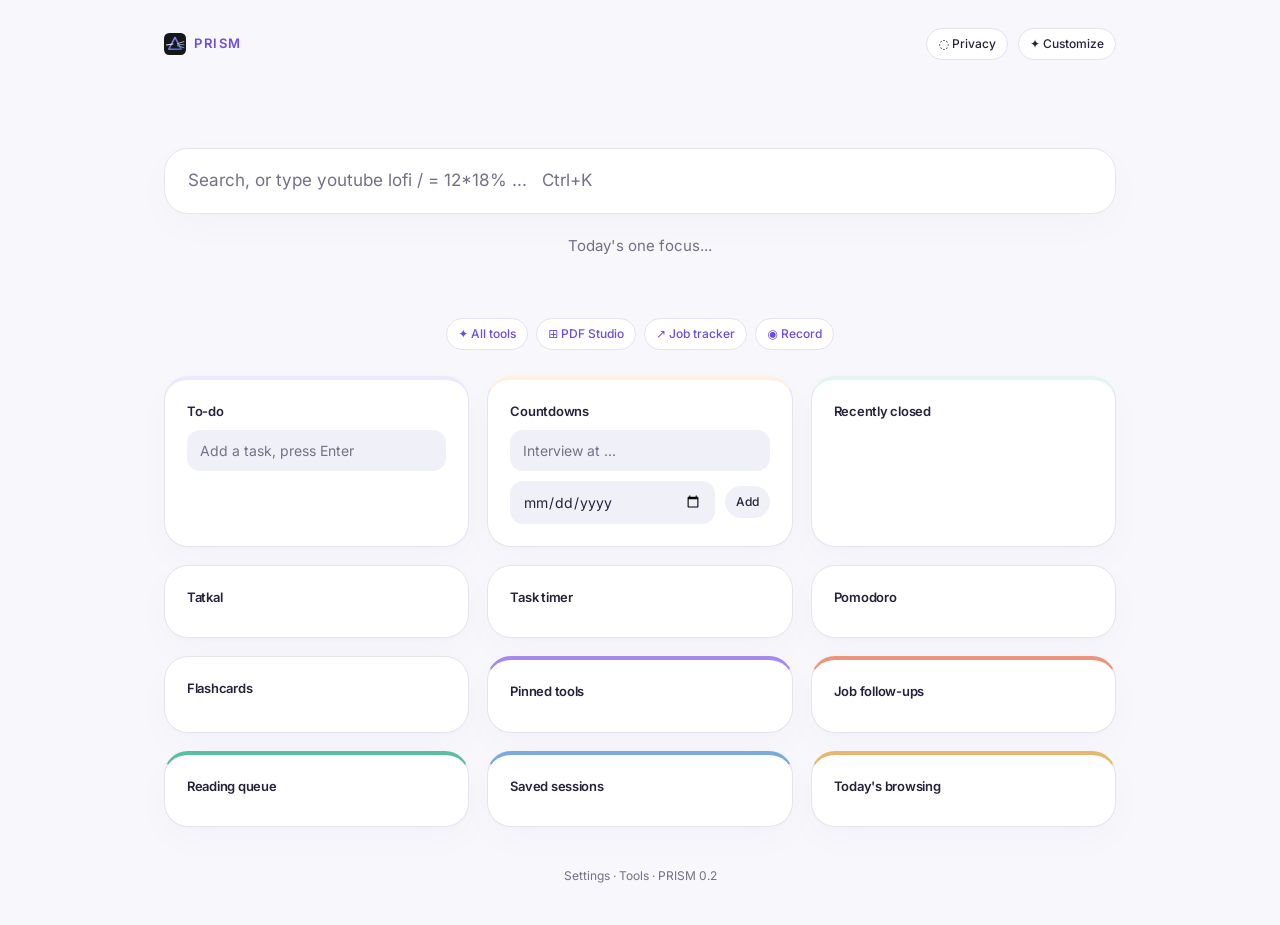
==== commit 8a490390: "Personalize New Tab and connect daily toolkit cards" ====
--- a/pages/newtab/newtab.html
+++ b/pages/newtab/newtab.html
@@ -4,6 +4,8 @@
 <link rel="stylesheet" href="../../shared/ui.css"><link rel="stylesheet" href="newtab.css"></head>
 <body>
   <main class="nt">
+    <div class="nt-toolbar"><span class="nt-brand"><img src="../../assets/icons/logo.svg" alt="" width="22" height="22"> PRISM</span><span class="grow"></span><button class="btn small" id="ntPrivacy" type="button" aria-pressed="false" title="Hide private details while sharing your screen">◌ Privacy</button><button class="btn small" id="ntCustomize" type="button" aria-expanded="false" aria-controls="ntEditor">✦ Customize</button></div>
+    <section class="nt-editor card" id="ntEditor" hidden aria-label="Customize new tab"></section>
     <header class="top fade-in">
       <div data-feature="clock" class="clock"><div class="time" id="time"></div><div class="greet muted" id="greet"></div></div>
       <div data-feature="weather" class="weather muted" id="weather"></div>
@@ -15,18 +17,23 @@
     <input data-feature="clock" id="focus" class="focus" placeholder="Today's one focus..." maxlength="120">
     <section class="links fade-in" data-feature="quicklinks" id="links"></section>
     <nav class="nt-launcher" aria-label="Quick tools"><a class="btn small" href="../tools/tools.html#home">✦ All tools</a><a class="btn small" href="../tools/tools.html#pdf">⊞ PDF Studio</a><a class="btn small" href="../tools/tools.html#jobs">↗ Job tracker</a><a class="btn small" href="../tools/tools.html#recorder">◉ Record</a></nav>
-    <section class="grid">
-      <div class="card w" data-feature="todo"><h3>To-do</h3><ul id="todo" class="list todo"></ul><input id="todoIn" placeholder="Add a task, press Enter"></div>
-      <div class="card w" data-feature="countdowns"><h3>Countdowns</h3><ul id="cd" class="list"></ul><div class="row wrap"><input id="cdName" placeholder="Interview at ..." style="flex:1 1 100%"><input id="cdDate" type="date" style="flex:1;min-width:0"><button class="btn small" id="cdAdd">Add</button></div></div>
-      <div class="card w" data-feature="recentclosed"><h3>Recently closed</h3><ul id="closed" class="list"></ul></div>
-      <div class="card w" data-feature="tatkal"><h3>Tatkal</h3><div id="tatkal" class="tatkal"></div></div>
-      <div class="card w" data-feature="tasktimer"><h3>Task timer</h3><div id="timer"></div></div>
-      <div class="card w" data-feature="pomodoro"><h3>Pomodoro</h3><div id="pomo"></div></div>
-      <div class="card w" data-feature="flashcards"><h3>Flashcards</h3><div id="flash"></div></div>
+    <section class="grid" id="ntGrid">
+      <div class="card w" data-widget="todo" data-feature="todo"><h3>To-do</h3><ul id="todo" class="list todo"></ul><input id="todoIn" placeholder="Add a task, press Enter"></div>
+      <div class="card w" data-widget="countdowns" data-feature="countdowns"><h3>Countdowns</h3><ul id="cd" class="list"></ul><div class="row wrap"><input id="cdName" placeholder="Interview at ..." style="flex:1 1 100%"><input id="cdDate" type="date" style="flex:1;min-width:0"><button class="btn small" id="cdAdd">Add</button></div></div>
+      <div class="card w" data-widget="recentclosed" data-feature="recentclosed"><h3>Recently closed</h3><ul id="closed" class="list"></ul></div>
+      <div class="card w" data-widget="tatkal" data-feature="tatkal"><h3>Tatkal</h3><div id="tatkal" class="tatkal"></div></div>
+      <div class="card w" data-widget="tasktimer" data-feature="tasktimer"><h3>Task timer</h3><div id="timer"></div></div>
+      <div class="card w" data-widget="pomodoro" data-feature="pomodoro"><h3>Pomodoro</h3><div id="pomo"></div></div>
+      <div class="card w" data-widget="flashcards" data-feature="flashcards"><h3>Flashcards</h3><div id="flash"></div></div>
+      <div class="card w" data-widget="pinned"><h3>Pinned tools</h3><div id="ntPinned" class="widget-links"></div></div>
+      <div class="card w" data-widget="jobs"><h3>Job follow-ups</h3><div id="ntJobs"></div></div>
+      <div class="card w" data-widget="reading"><h3>Reading queue</h3><div id="ntReading"></div></div>
+      <div class="card w" data-widget="sessions"><h3>Saved sessions</h3><div id="ntSessions"></div></div>
+      <div class="card w" data-widget="time"><h3>Today's browsing</h3><div id="ntTime"></div></div>
     </section>
     <footer class="foot faint small"><a href="../options/options.html">Settings</a> · <a href="../tools/tools.html">Tools</a> · PRISM 0.2</footer>
   </main>
   <script src="../../shared/registry.js"></script><script src="../../shared/store.js"></script><script src="../../shared/ui.js"></script>
-  <script src="../popup/actions.js"></script><script src="../popup/palette.js"></script><script src="newtab.js"></script>
+  <script src="../popup/actions.js"></script><script src="../popup/palette.js"></script><script src="newtab-widgets.js"></script><script src="newtab-customize.js"></script><script src="newtab.js"></script>
 </body></html>
 
--- a/pages/newtab/newtab.css
+++ b/pages/newtab/newtab.css
@@ -116,3 +116,49 @@
 .nt-launcher { display:flex; justify-content:center; gap:8px; margin:0 0 26px; flex-wrap:wrap; }.nt-launcher a { background:var(--surface); border:1px solid var(--line); }
 .links a:focus-within .del { opacity:1; }
 @media(max-width:480px) { .top { align-items:flex-start; gap:20px; flex-wrap:wrap; }.weather { text-align:left; }.wask { align-items:flex-start; }.nt { padding:28px 16px; } }
+
+/* Personal dashboard */
+.nt { padding-top:28px; }
+.nt-toolbar { display:flex; align-items:center; gap:10px; margin-bottom:42px; }
+.nt-brand { display:inline-flex; gap:8px; align-items:center; font-size:13px; font-weight:800; letter-spacing:.12em; color:var(--accent); }
+.nt-toolbar .grow { flex:1; }
+.nt-toolbar .btn { border-radius:999px; background:var(--surface); border:1px solid var(--line); }
+.nt-editor { margin-bottom:24px; padding:22px; border-radius:28px; box-shadow:var(--shadow); }
+.nt-editor h2 { font-size:23px; margin:0 0 5px; } .nt-editor h3 { font-size:13px; margin:22px 0 10px; }
+.nt-preset { gap:8px; }
+.nt-preset .btn { text-transform:capitalize; border-radius:999px; }
+.theme-choice { display:inline-flex; align-items:center; gap:7px; padding:7px 12px; border:1px solid var(--line); background:var(--surface); border-radius:999px; color:var(--ink); cursor:pointer; text-transform:capitalize; }
+.theme-choice.chosen { outline:2px solid var(--accent); outline-offset:1px; }
+.theme-swatch { width:14px; height:14px; border-radius:50%; background:var(--accent); }
+.theme-choice[data-theme-choice=lavender] .theme-swatch { background:#a789ee; }
+.theme-choice[data-theme-choice=peach] .theme-swatch { background:#ec947c; }
+.theme-choice[data-theme-choice=mint] .theme-swatch { background:#58bfa0; }
+.theme-choice[data-theme-choice=dark] .theme-swatch { background:#303044; }
+.theme-choice[data-theme-choice=light] .theme-swatch { background:#f8f6f1; border:1px solid #ddd; }
+.widget-settings { display:grid; gap:7px; }
+.widget-setting { display:flex; align-items:center; gap:7px; padding:9px; border:1px solid var(--line); border-radius:14px; background:var(--surface); }
+.widget-setting[draggable=true] { cursor:grab; } .widget-setting:active { cursor:grabbing; }
+.widget-setting .grow { flex:1; } .widget-setting strong { font-size:13px; }
+.widget-setting .btn { padding:6px 9px; min-width:30px; } .widget-check { display:flex; align-items:center; gap:5px; white-space:nowrap; font-size:12px; }
+.widget-check input { width:auto; } .drag-handle { color:var(--ink3); }
+.grid .widget-wide { grid-column:span 2; }
+.grid [data-widget=pinned] { border-top:4px solid #a789ee; } .grid [data-widget=jobs] { border-top:4px solid #ec947c; }
+.grid [data-widget=reading] { border-top:4px solid #58bfa0; } .grid [data-widget=sessions] { border-top:4px solid #79a9df; }
+.grid [data-widget=time] { border-top:4px solid #e6b76c; }
+.widget-links { display:flex; flex-wrap:wrap; gap:7px; }
+.widget-more { display:inline-block; color:var(--accent); font-size:12px; padding:6px 10px; background:var(--accent-soft); border-radius:999px; text-transform:capitalize; }
+.widget-item { display:flex; align-items:center; gap:9px; padding:9px 0; border-bottom:1px solid var(--line); color:var(--ink); font-size:12px; }
+.widget-item:last-of-type { margin-bottom:10px; } .widget-item strong { font-size:12px; font-weight:600; }
+.widget-item small { display:block; margin-top:3px; } .widget-dot { flex:none; width:8px; height:8px; border-radius:50%; background:var(--accent); }
+.widget-title { overflow:hidden; text-overflow:ellipsis; white-space:nowrap; }
+.widget-empty { color:var(--ink2); font-size:12px; } .widget-empty p { margin:3px 0 12px; } .widget-total { font-size:21px; margin:5px 0; font-weight:600; }
+[data-nt-theme=lavender] { --accent:#8260cc; --accent-soft:#eee7ff; --lilac:#eee7ff; }
+[data-nt-theme=peach] { --accent:#c86d59; --accent-soft:#ffebe2; --lilac:#ffebe2; }
+[data-nt-theme=mint] { --accent:#248e75; --accent-soft:#e0f6e9; --lilac:#e0f6e9; }
+[data-nt-theme=light] { color-scheme:light; }
+[data-nt-theme=dark] { color-scheme:dark; --accent:#bba5ff; --accent-soft:#302a43; --lilac:#39324d; --peach:#4a343b; --mint:#2d433e; --surface:#242333; --ink:#f6f1ff; --ink2:#cdc6d8; --ink3:#aaa1b7; --line:#484252; --bg:#191825; background:#191825; color:var(--ink); }
+.privacy-on .weather, .privacy-on .focus, .privacy-on .links, .privacy-on .results, .privacy-on .grid .card > :not(h3) { visibility:hidden; }
+.privacy-on .grid .card { position:relative; min-height:125px; }
+.privacy-on .grid .card::after { content:'Details hidden'; position:absolute; inset:40px 16px 16px; display:grid; place-items:center; border:1px dashed var(--line); border-radius:15px; color:var(--ink3); font-size:12px; }
+.privacy-on .search input { color:transparent; caret-color:var(--accent); }
+@media(max-width:700px) { .grid .widget-wide { grid-column:auto; } .widget-setting { flex-wrap:wrap; }.widget-setting strong { flex-basis:65%; } .nt-toolbar { margin-bottom:26px; } }
